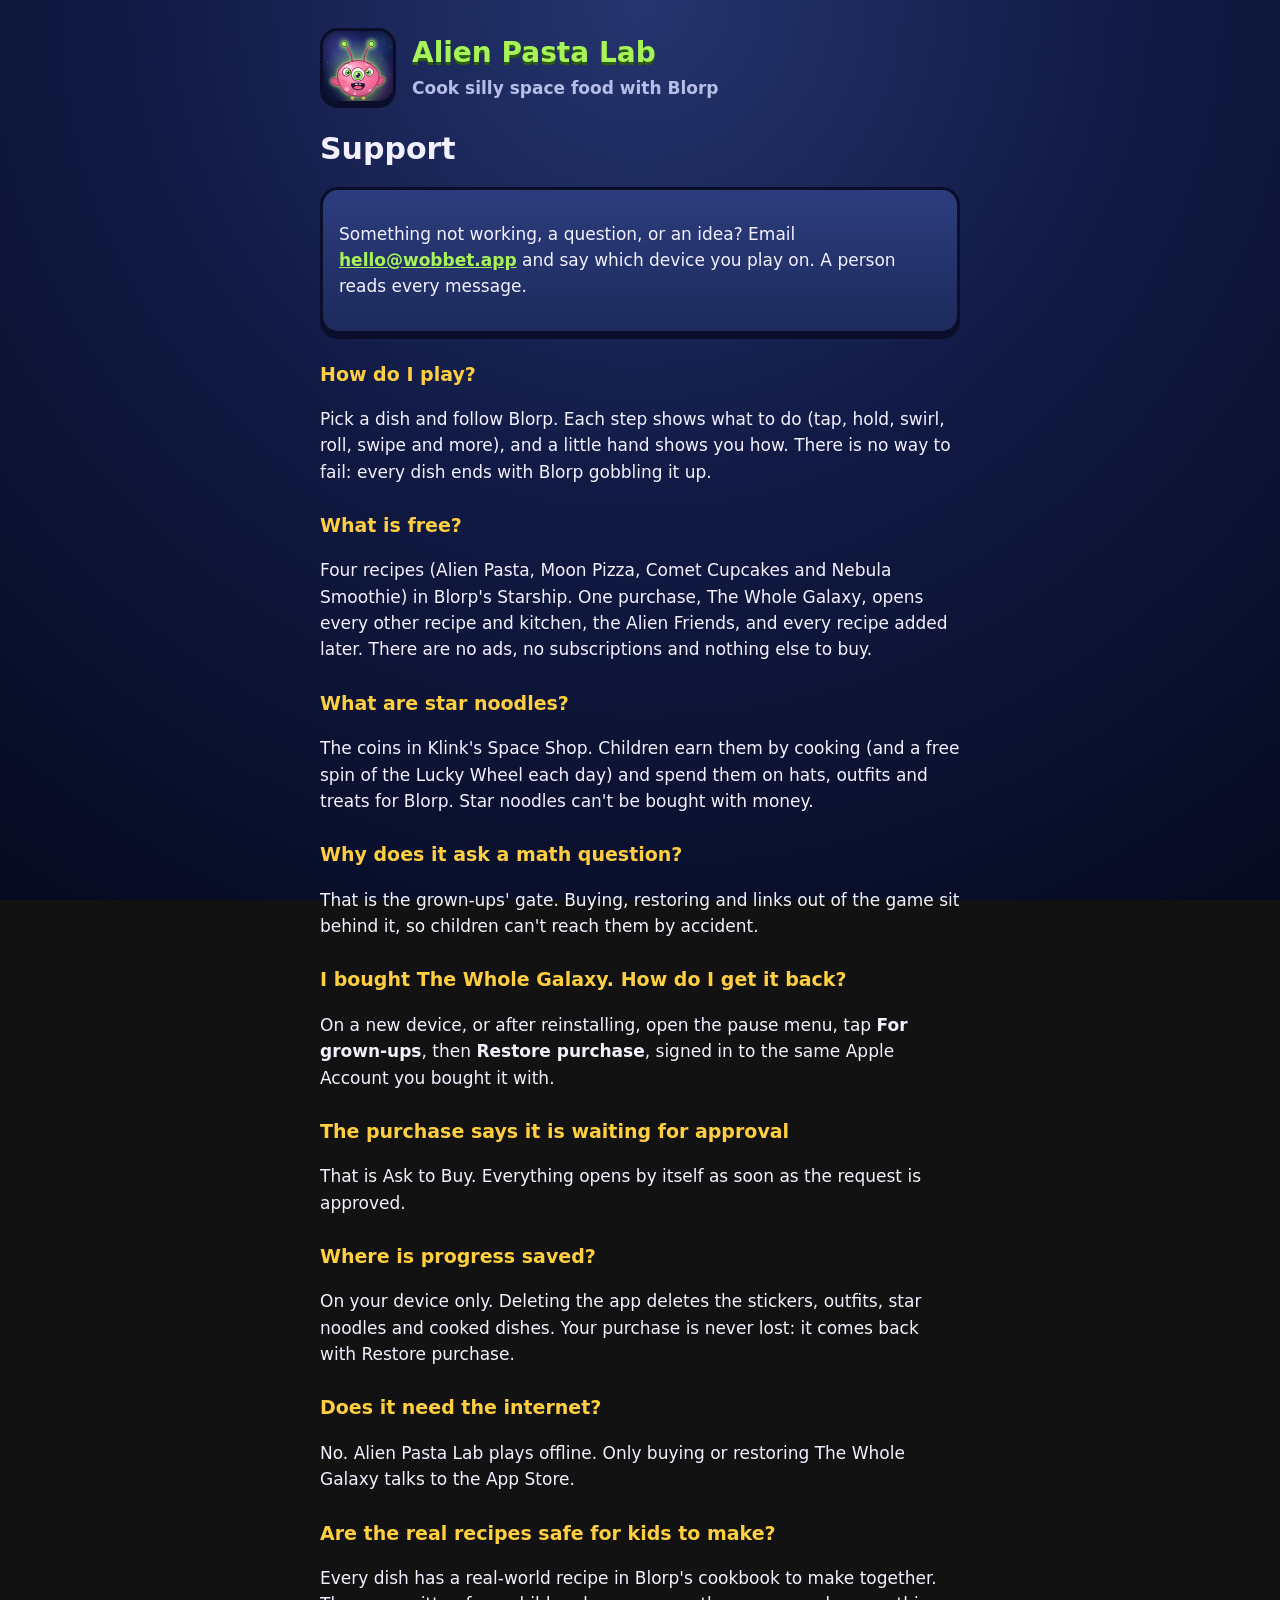
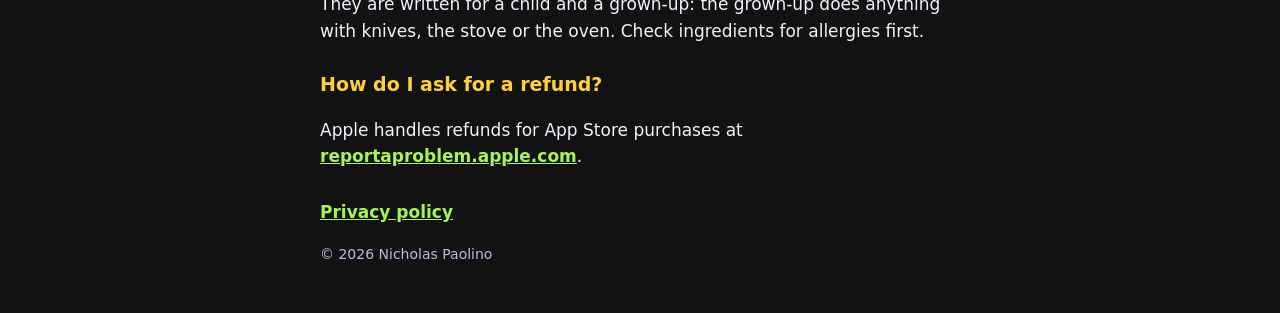
==== index.html @ 36370f09 "Alien Pasta Lab support and privacy pages" ====
<!doctype html>
<html lang="en">
<head>
<meta charset="utf-8">
<meta name="viewport" content="width=device-width, initial-scale=1">
<title>Support · Alien Pasta Lab</title>
<meta name="description" content="Help with Alien Pasta Lab, a silly space cooking game for kids.">
<meta name="theme-color" content="#0b1131">
<link rel="icon" href="assets/icon-256.png">
<link rel="stylesheet" href="assets/site.css">
</head>
<body>
<main>
  <header>
    <img src="assets/icon-256.png" alt="">
    <div><p class="brand">Alien Pasta Lab</p><p class="tag">Cook silly space food with Blorp</p></div>
  </header>

  <h1>Support</h1>
  <div class="card">
    <p>Something not working, a question, or an idea? Email <a href="mailto:hello@wobbet.app?subject=Alien%20Pasta%20Lab">hello@wobbet.app</a>
    and say which device you play on. A person reads every message.</p>
  </div>

  <h2>How do I play?</h2>
  <p>Pick a dish and follow Blorp. Each step shows what to do (tap, hold, swirl, roll, swipe and more), and a little hand
  shows you how. There is no way to fail: every dish ends with Blorp gobbling it up.</p>

  <h2>What is free?</h2>
  <p>Four recipes (Alien Pasta, Moon Pizza, Comet Cupcakes and Nebula Smoothie) in Blorp's Starship. One purchase,
  The Whole Galaxy, opens every other recipe and kitchen, the Alien Friends, and every recipe added later. There are no ads,
  no subscriptions and nothing else to buy.</p>

  <h2>What are star noodles?</h2>
  <p>The coins in Klink's Space Shop. Children earn them by cooking (and a free spin of the Lucky Wheel each day) and spend
  them on hats, outfits and treats for Blorp. Star noodles can't be bought with money.</p>

  <h2>Why does it ask a math question?</h2>
  <p>That is the grown-ups' gate. Buying, restoring and links out of the game sit behind it, so children can't reach them by
  accident.</p>

  <h2>I bought The Whole Galaxy. How do I get it back?</h2>
  <p>On a new device, or after reinstalling, open the pause menu, tap <strong>For grown-ups</strong>, then
  <strong>Restore purchase</strong>, signed in to the same Apple Account you bought it with.</p>

  <h2>The purchase says it is waiting for approval</h2>
  <p>That is Ask to Buy. Everything opens by itself as soon as the request is approved.</p>

  <h2>Where is progress saved?</h2>
  <p>On your device only. Deleting the app deletes the stickers, outfits, star noodles and cooked dishes. Your purchase is never lost: it comes
  back with Restore purchase.</p>

  <h2>Does it need the internet?</h2>
  <p>No. Alien Pasta Lab plays offline. Only buying or restoring The Whole Galaxy talks to the App Store.</p>

  <h2>Are the real recipes safe for kids to make?</h2>
  <p>Every dish has a real-world recipe in Blorp's cookbook to make together. They are written for a child and a grown-up:
  the grown-up does anything with knives, the stove or the oven. Check ingredients for allergies first.</p>

  <h2>How do I ask for a refund?</h2>
  <p>Apple handles refunds for App Store purchases at <a href="https://reportaproblem.apple.com">reportaproblem.apple.com</a>.</p>

  <nav><a href="privacy/">Privacy policy</a></nav>
  <footer>© 2026 Nicholas Paolino</footer>
</main>
</body>
</html>
---- assets/site.css ----
:root{--deep:#0b1131;--panel:#1d2a5c;--panel-top:#2c3d7e;--ink:#0a0e2a;--star:#f4f1ff;--muted:#b6bee8;--goo:#a8f25a;--blorp:#ff7fa6;--gold:#ffcf3f;color-scheme:dark}
*{box-sizing:border-box}
html{background:radial-gradient(circle at 50% 0%,#26356f,#111a44 45%,#060a20) fixed;color:var(--star)}
body{margin:0;font:17px/1.55 ui-rounded,"SF Pro Rounded","Arial Rounded MT Bold",system-ui,sans-serif;-webkit-font-smoothing:antialiased}
main{max-width:680px;margin:0 auto;padding:28px 20px 48px}
header{display:flex;gap:16px;align-items:center;margin-bottom:22px}
header img{width:76px;height:76px;border-radius:18px;border:3px solid var(--ink);box-shadow:0 4px 0 var(--ink)}
.brand{margin:0;font-weight:900;font-size:28px;color:var(--goo);text-shadow:0 3px 0 #2b5c10}
.tag{margin:0;color:var(--muted);font-weight:700}
h1{font-size:30px;margin:8px 0 14px}
h2{font-size:19px;margin:26px 0 6px;color:var(--gold)}
p,li{color:var(--star)}
.card{background:linear-gradient(var(--panel-top),var(--panel));border:3px solid var(--ink);border-radius:18px;padding:14px 16px;box-shadow:0 5px 0 var(--ink)}
a{color:var(--goo);font-weight:800}
.updated{color:var(--muted);font-size:14px;margin-top:-6px}
nav{margin-top:30px}
footer{margin-top:18px;color:var(--muted);font-size:14px}
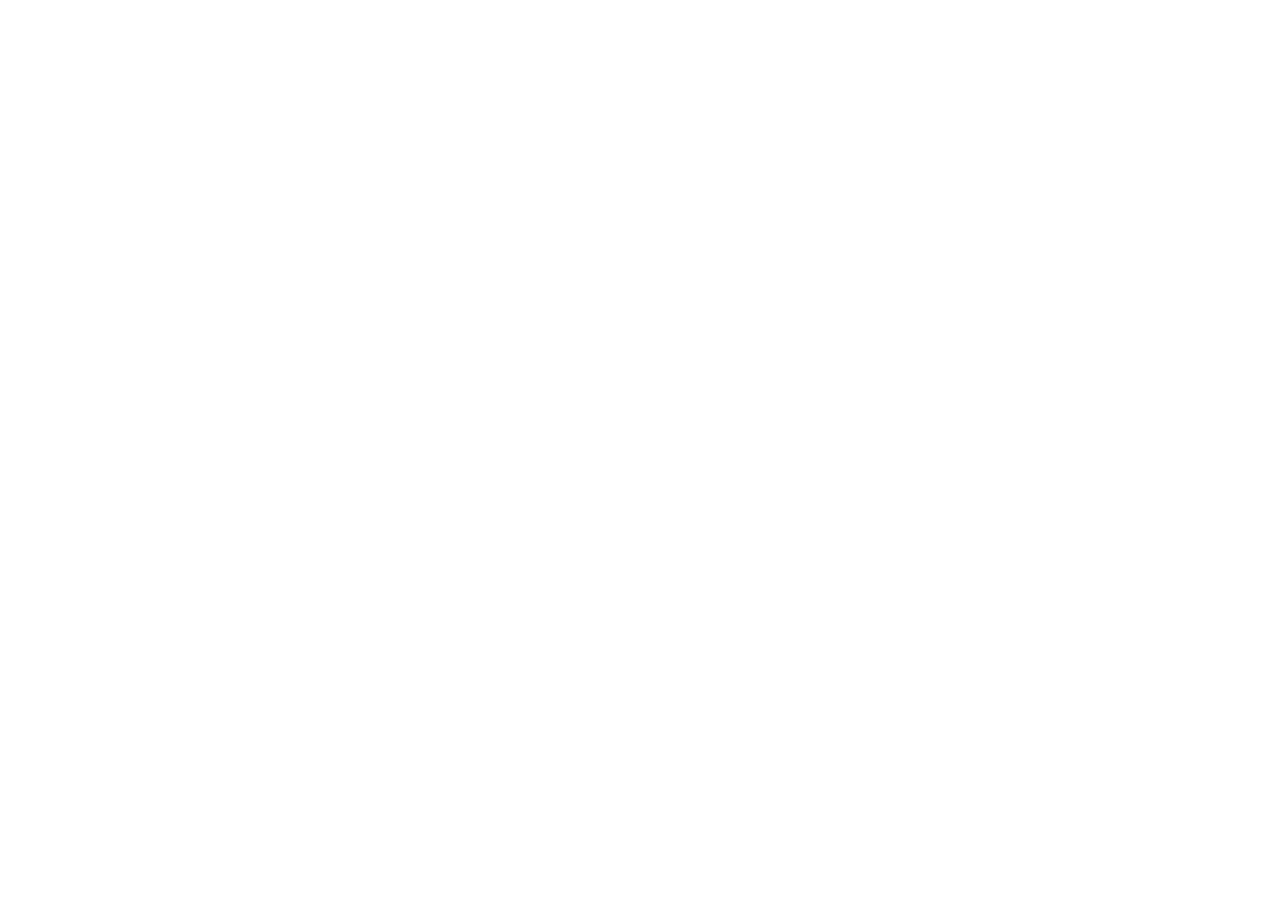
==== commit 8bcb16a7: "Moved to alienpasta.app: support and privacy redirect there Co-Authored-By: Claude Opus 5.5 <noreply" ====
--- a/index.html
+++ b/index.html
@@ -1,67 +1,5 @@
-<!doctype html>
-<html lang="en">
-<head>
-<meta charset="utf-8">
-<meta name="viewport" content="width=device-width, initial-scale=1">
-<title>Support · Alien Pasta Lab</title>
-<meta name="description" content="Help with Alien Pasta Lab, a silly space cooking game for kids.">
-<meta name="theme-color" content="#0b1131">
-<link rel="icon" href="assets/icon-256.png">
-<link rel="stylesheet" href="assets/site.css">
-</head>
-<body>
-<main>
-  <header>
-    <img src="assets/icon-256.png" alt="">
-    <div><p class="brand">Alien Pasta Lab</p><p class="tag">Cook silly space food with Blorp</p></div>
-  </header>
-
-  <h1>Support</h1>
-  <div class="card">
-    <p>Something not working, a question, or an idea? Email <a href="mailto:hello@wobbet.app?subject=Alien%20Pasta%20Lab">hello@wobbet.app</a>
-    and say which device you play on. A person reads every message.</p>
-  </div>
-
-  <h2>How do I play?</h2>
-  <p>Pick a dish and follow Blorp. Each step shows what to do (tap, hold, swirl, roll, swipe and more), and a little hand
-  shows you how. There is no way to fail: every dish ends with Blorp gobbling it up.</p>
-
-  <h2>What is free?</h2>
-  <p>Four recipes (Alien Pasta, Moon Pizza, Comet Cupcakes and Nebula Smoothie) in Blorp's Starship. One purchase,
-  The Whole Galaxy, opens every other recipe and kitchen, the Alien Friends, and every recipe added later. There are no ads,
-  no subscriptions and nothing else to buy.</p>
-
-  <h2>What are star noodles?</h2>
-  <p>The coins in Klink's Space Shop. Children earn them by cooking (and a free spin of the Lucky Wheel each day) and spend
-  them on hats, outfits and treats for Blorp. Star noodles can't be bought with money.</p>
-
-  <h2>Why does it ask a math question?</h2>
-  <p>That is the grown-ups' gate. Buying, restoring and links out of the game sit behind it, so children can't reach them by
-  accident.</p>
-
-  <h2>I bought The Whole Galaxy. How do I get it back?</h2>
-  <p>On a new device, or after reinstalling, open the pause menu, tap <strong>For grown-ups</strong>, then
-  <strong>Restore purchase</strong>, signed in to the same Apple Account you bought it with.</p>
-
-  <h2>The purchase says it is waiting for approval</h2>
-  <p>That is Ask to Buy. Everything opens by itself as soon as the request is approved.</p>
-
-  <h2>Where is progress saved?</h2>
-  <p>On your device only. Deleting the app deletes the stickers, outfits, star noodles and cooked dishes. Your purchase is never lost: it comes
-  back with Restore purchase.</p>
-
-  <h2>Does it need the internet?</h2>
-  <p>No. Alien Pasta Lab plays offline. Only buying or restoring The Whole Galaxy talks to the App Store.</p>
-
-  <h2>Are the real recipes safe for kids to make?</h2>
-  <p>Every dish has a real-world recipe in Blorp's cookbook to make together. They are written for a child and a grown-up:
-  the grown-up does anything with knives, the stove or the oven. Check ingredients for allergies first.</p>
-
-  <h2>How do I ask for a refund?</h2>
-  <p>Apple handles refunds for App Store purchases at <a href="https://reportaproblem.apple.com">reportaproblem.apple.com</a>.</p>
-
-  <nav><a href="privacy/">Privacy policy</a></nav>
-  <footer>© 2026 Nicholas Paolino</footer>
-</main>
-</body>
-</html>
+<!DOCTYPE html>
+<html lang="en"><head><meta charset="utf-8"><title>Alien Pasta Lab has moved</title>
+<meta name="robots" content="noindex"><link rel="canonical" href="https://alienpasta.app/support/">
+<meta http-equiv="refresh" content="0; url=https://alienpasta.app/support/"><script>location.replace("https://alienpasta.app/support/")</script></head>
+<body><p>Alien Pasta Lab has moved to <a href="https://alienpasta.app/support/">https://alienpasta.app/support/</a>.</p></body></html>
